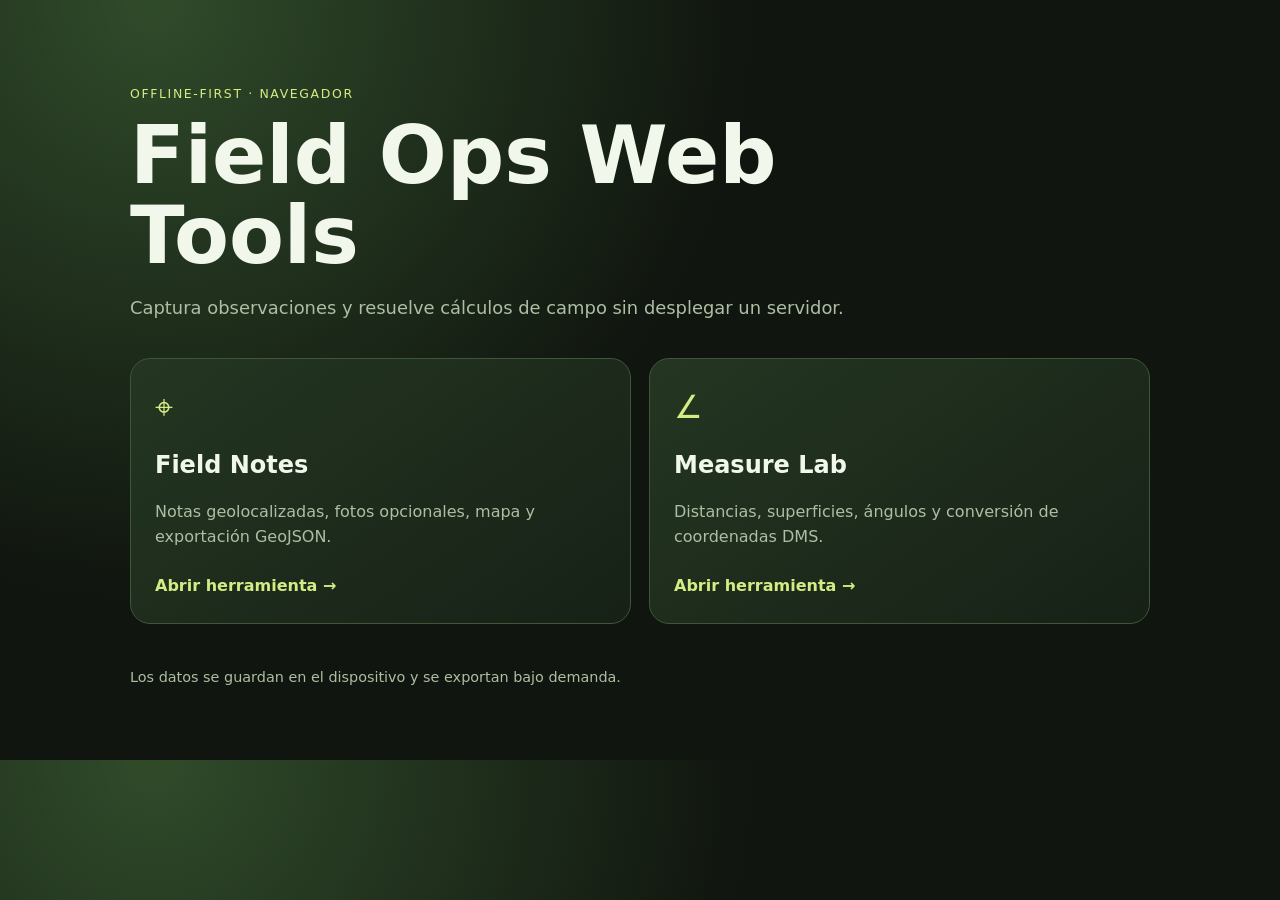
==== index.html @ 7cab0232 "feat: add browser tools" ====
<!doctype html><html lang="es"><head><meta charset="utf-8"><meta name="viewport" content="width=device-width,initial-scale=1"><meta name="description" content="Herramientas de campo cartográficas que funcionan localmente"><title>Field Ops Web Tools</title><link rel="stylesheet" href="styles.css"></head><body><main class="shell"><header class="hero"><p class="eyebrow">offline-first · navegador</p><h1>Field Ops Web Tools</h1><p>Captura observaciones y resuelve cálculos de campo sin desplegar un servidor.</p></header><section class="cards"><a class="card" href="herramientas/field-notes/"><span class="icon">⌖</span><h2>Field Notes</h2><p>Notas geolocalizadas, fotos opcionales, mapa y exportación GeoJSON.</p><span class="link">Abrir herramienta →</span></a><a class="card" href="herramientas/measure-lab/"><span class="icon">∠</span><h2>Measure Lab</h2><p>Distancias, superficies, ángulos y conversión de coordenadas DMS.</p><span class="link">Abrir herramienta →</span></a></section><footer>Los datos se guardan en el dispositivo y se exportan bajo demanda.</footer></main></body></html>
---- styles.css ----
:root{--bg:#10150f;--panel:#1b2619;--line:#3e5738;--text:#f2f7ec;--muted:#adbea4;--accent:#d4ec83;--blue:#9dd7d1}*{box-sizing:border-box}body{margin:0;background:radial-gradient(circle at 12% 0,#304b2a,transparent 44%),var(--bg);color:var(--text);font:16px/1.55 system-ui,-apple-system,Segoe UI,sans-serif}.shell{max-width:1060px;margin:auto;padding:clamp(24px,6vw,72px) 20px}.hero{max-width:720px;margin-bottom:36px}.eyebrow{color:var(--accent);font-size:.78rem;text-transform:uppercase;letter-spacing:.13em}.hero h1{font-size:clamp(2.4rem,7vw,5rem);line-height:1;margin:12px 0}.hero p:not(.eyebrow){color:var(--muted);font-size:1.12rem}.cards{display:grid;grid-template-columns:repeat(auto-fit,minmax(260px,1fr));gap:18px}.card{display:block;padding:24px;border:1px solid var(--line);border-radius:20px;background:linear-gradient(145deg,#243622,#172116);color:inherit;text-decoration:none;transition:transform .2s,border-color .2s}.card:hover{transform:translateY(-3px);border-color:var(--accent)}.icon{color:var(--accent);font-size:2rem}.card h2{margin:14px 0 8px}.card p{min-height:58px;color:var(--muted)}.link{color:var(--accent);font-weight:650}footer{margin-top:42px;color:var(--muted);font-size:.9rem}
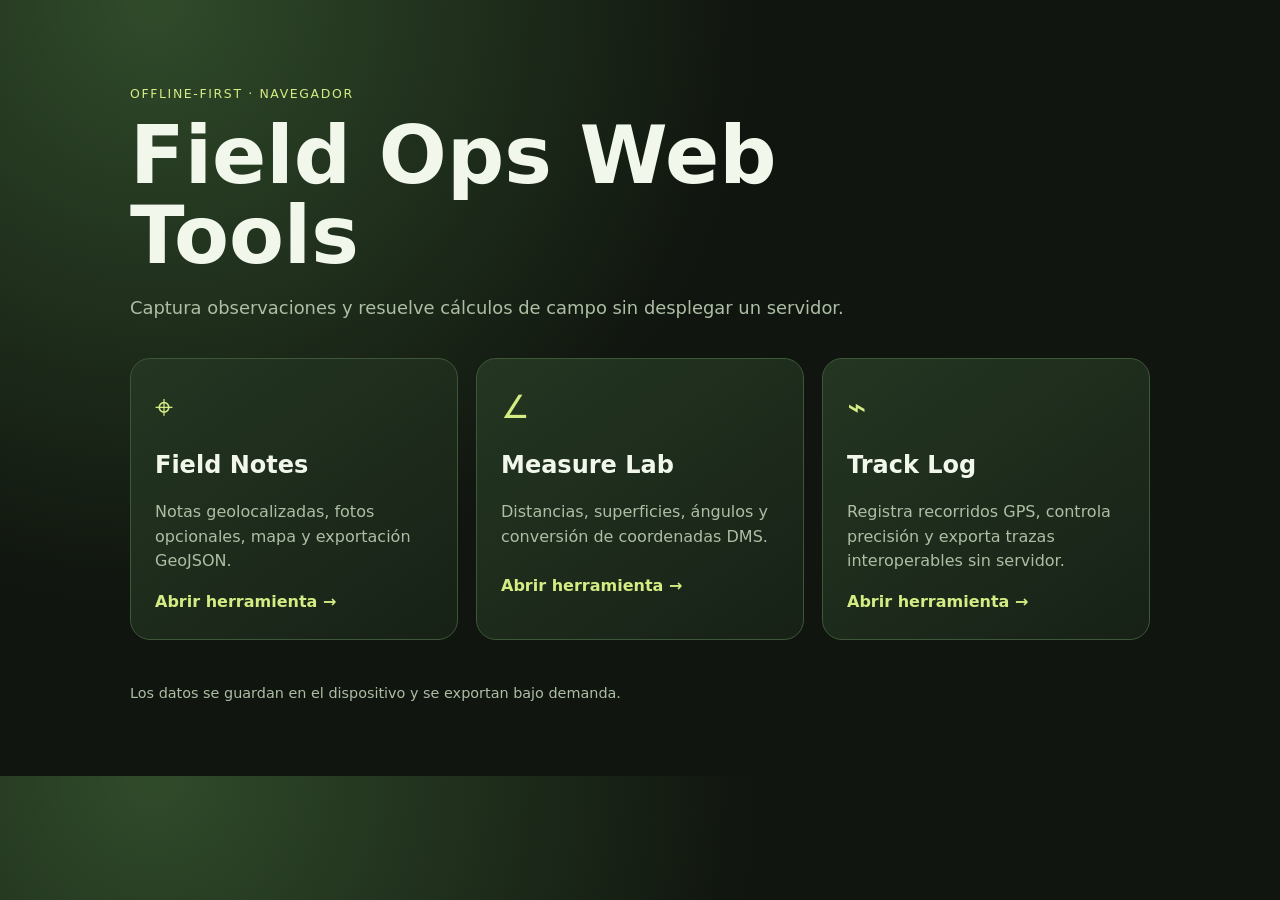
==== commit 8e558e2c: "feat: add offline GPS track logging" ====
--- a/index.html
+++ b/index.html
@@ -1 +1,4 @@
-<!doctype html><html lang="es"><head><meta charset="utf-8"><meta name="viewport" content="width=device-width,initial-scale=1"><meta name="description" content="Herramientas de campo cartográficas que funcionan localmente"><title>Field Ops Web Tools</title><link rel="stylesheet" href="styles.css"></head><body><main class="shell"><header class="hero"><p class="eyebrow">offline-first · navegador</p><h1>Field Ops Web Tools</h1><p>Captura observaciones y resuelve cálculos de campo sin desplegar un servidor.</p></header><section class="cards"><a class="card" href="herramientas/field-notes/"><span class="icon">⌖</span><h2>Field Notes</h2><p>Notas geolocalizadas, fotos opcionales, mapa y exportación GeoJSON.</p><span class="link">Abrir herramienta →</span></a><a class="card" href="herramientas/measure-lab/"><span class="icon">∠</span><h2>Measure Lab</h2><p>Distancias, superficies, ángulos y conversión de coordenadas DMS.</p><span class="link">Abrir herramienta →</span></a></section><footer>Los datos se guardan en el dispositivo y se exportan bajo demanda.</footer></main></body></html>
+<!doctype html>
+<html lang="es">
+<head><meta charset="utf-8"><meta name="viewport" content="width=device-width,initial-scale=1"><meta name="description" content="Herramientas de campo cartográficas que funcionan localmente"><title>Field Ops Web Tools</title><link rel="stylesheet" href="styles.css"></head>
+<body><main class="shell"><header class="hero"><p class="eyebrow">offline-first · navegador</p><h1>Field Ops Web Tools</h1><p>Captura observaciones y resuelve cálculos de campo sin desplegar un servidor.</p></header><section class="cards"><a class="card" href="herramientas/field-notes/"><span class="icon">⌖</span><h2>Field Notes</h2><p>Notas geolocalizadas, fotos opcionales, mapa y exportación GeoJSON.</p><span class="link">Abrir herramienta →</span></a><a class="card" href="herramientas/measure-lab/"><span class="icon">∠</span><h2>Measure Lab</h2><p>Distancias, superficies, ángulos y conversión de coordenadas DMS.</p><span class="link">Abrir herramienta →</span></a><a class="card" href="herramientas/track-log/"><span class="icon">⌁</span><h2>Track Log</h2><p>Registra recorridos GPS, controla precisión y exporta trazas interoperables sin servidor.</p><span class="link">Abrir herramienta →</span></a></section><footer>Los datos se guardan en el dispositivo y se exportan bajo demanda.</footer></main></body></html>
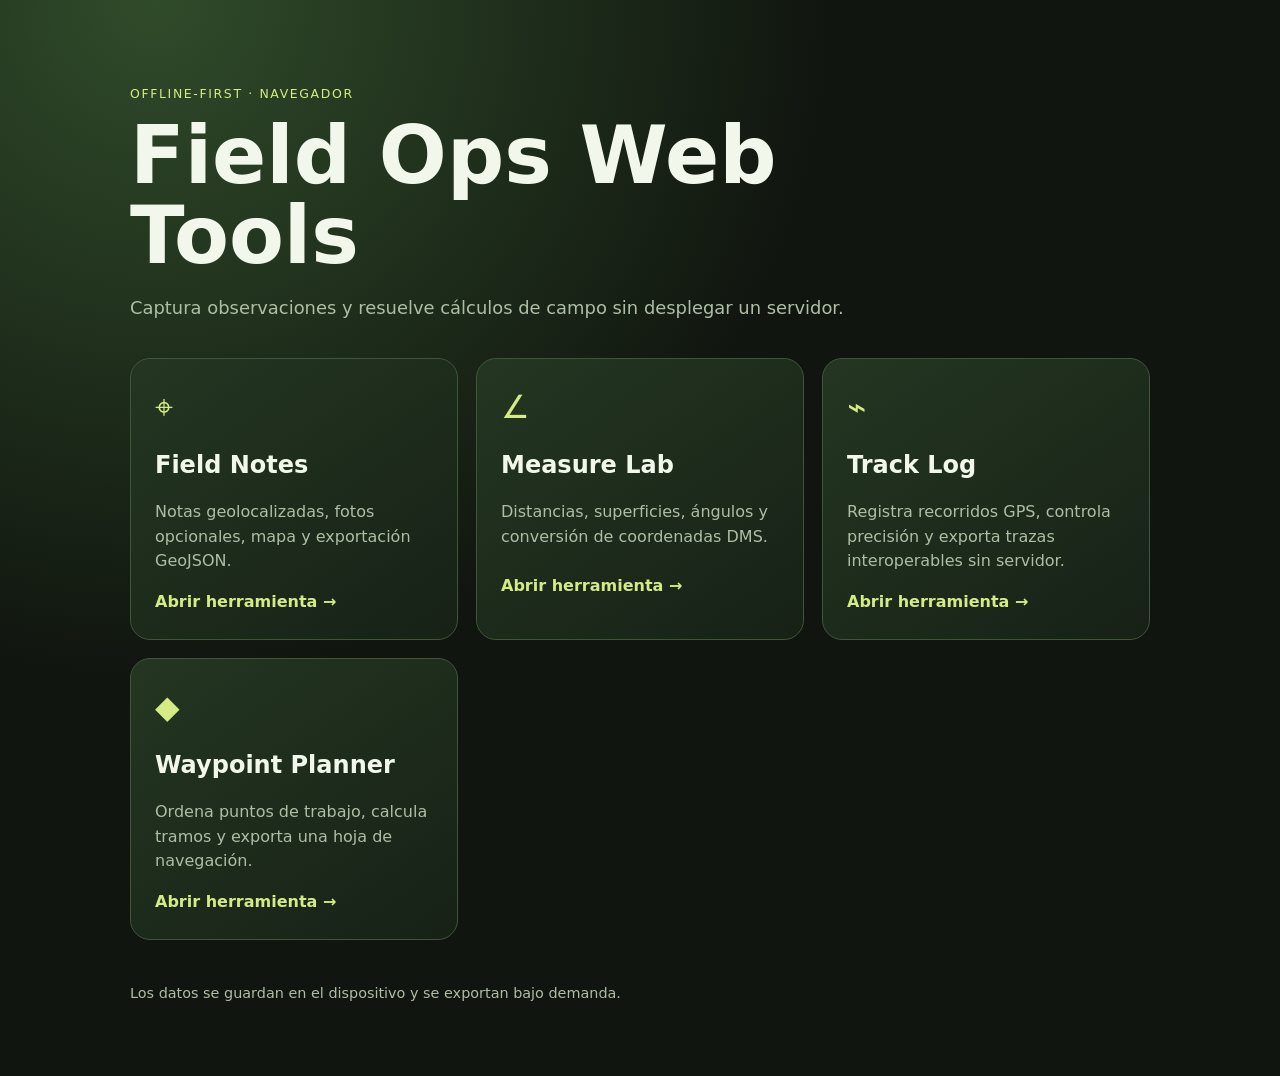
==== commit f821e3a4: "feat: add offline waypoint route planner" ====
--- a/index.html
+++ b/index.html
@@ -1,4 +1,4 @@
 <!doctype html>
 <html lang="es">
 <head><meta charset="utf-8"><meta name="viewport" content="width=device-width,initial-scale=1"><meta name="description" content="Herramientas de campo cartográficas que funcionan localmente"><title>Field Ops Web Tools</title><link rel="stylesheet" href="styles.css"></head>
-<body><main class="shell"><header class="hero"><p class="eyebrow">offline-first · navegador</p><h1>Field Ops Web Tools</h1><p>Captura observaciones y resuelve cálculos de campo sin desplegar un servidor.</p></header><section class="cards"><a class="card" href="herramientas/field-notes/"><span class="icon">⌖</span><h2>Field Notes</h2><p>Notas geolocalizadas, fotos opcionales, mapa y exportación GeoJSON.</p><span class="link">Abrir herramienta →</span></a><a class="card" href="herramientas/measure-lab/"><span class="icon">∠</span><h2>Measure Lab</h2><p>Distancias, superficies, ángulos y conversión de coordenadas DMS.</p><span class="link">Abrir herramienta →</span></a><a class="card" href="herramientas/track-log/"><span class="icon">⌁</span><h2>Track Log</h2><p>Registra recorridos GPS, controla precisión y exporta trazas interoperables sin servidor.</p><span class="link">Abrir herramienta →</span></a></section><footer>Los datos se guardan en el dispositivo y se exportan bajo demanda.</footer></main></body></html>
+<body><main class="shell"><header class="hero"><p class="eyebrow">offline-first · navegador</p><h1>Field Ops Web Tools</h1><p>Captura observaciones y resuelve cálculos de campo sin desplegar un servidor.</p></header><section class="cards"><a class="card" href="herramientas/field-notes/"><span class="icon">⌖</span><h2>Field Notes</h2><p>Notas geolocalizadas, fotos opcionales, mapa y exportación GeoJSON.</p><span class="link">Abrir herramienta →</span></a><a class="card" href="herramientas/measure-lab/"><span class="icon">∠</span><h2>Measure Lab</h2><p>Distancias, superficies, ángulos y conversión de coordenadas DMS.</p><span class="link">Abrir herramienta →</span></a><a class="card" href="herramientas/track-log/"><span class="icon">⌁</span><h2>Track Log</h2><p>Registra recorridos GPS, controla precisión y exporta trazas interoperables sin servidor.</p><span class="link">Abrir herramienta →</span></a><a class="card" href="herramientas/waypoint-planner/"><span class="icon">◆</span><h2>Waypoint Planner</h2><p>Ordena puntos de trabajo, calcula tramos y exporta una hoja de navegación.</p><span class="link">Abrir herramienta →</span></a></section><footer>Los datos se guardan en el dispositivo y se exportan bajo demanda.</footer></main></body></html>
